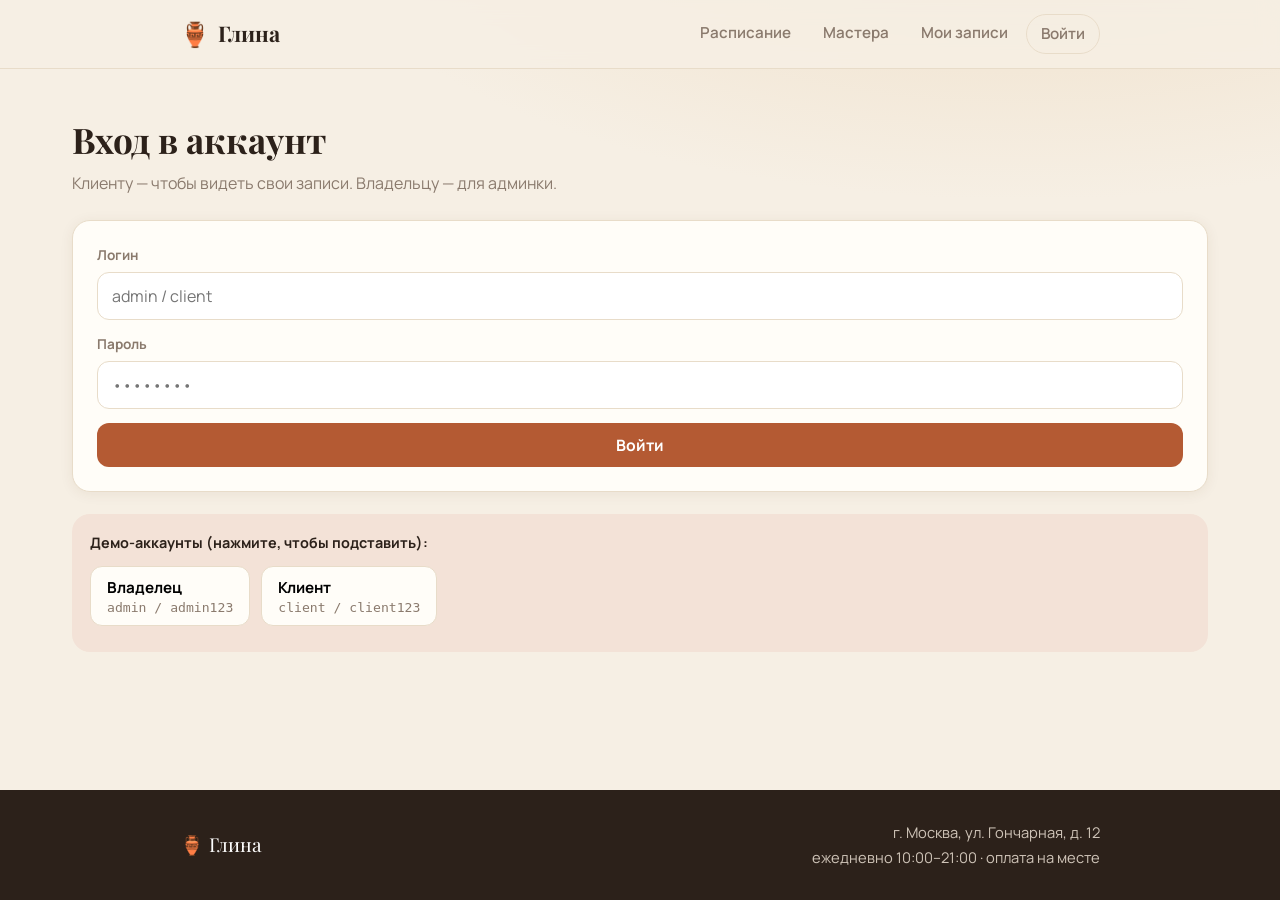
==== frontend/admin.html @ d5600840 "feat(frontend): вход, панель владельца, десктопный адаптив - login.html: вход с демо-аккаунтами, рол" ====
<!DOCTYPE html>
<html lang="ru">
<head>
  <meta charset="UTF-8">
  <meta name="viewport" content="width=device-width, initial-scale=1.0">
  <title>Глина — админка</title>
  <link rel="stylesheet" href="style.css">
</head>
<body data-page="admin">
  <header class="topbar">
    <div class="topbar__inner">
      <a class="logo" href="index.html"><span class="logo__mark">🏺</span>Глина</a>
      <nav class="nav">
        <a href="index.html" class="nav__link">Расписание</a>
        <a href="masters.html" class="nav__link">Мастера</a>
        <a href="bookings.html" class="nav__link">Мои записи</a>
      </nav>
    </div>
  </header>

  <main class="container">
    <h1 class="page-title">Панель владельца</h1>
    <p class="page-hint">Здравствуйте, <b id="admin-user">…</b>. Здесь всё расписание —
      можно отменить занятие или поправить число мест вручную.</p>

    <div id="error-box" class="alert alert--error" hidden></div>

    <div id="admin-summary" class="hero__stats" style="margin-bottom:22px"></div>

    <div id="admin-slots" class="admin-list"></div>
  </main>

  <footer class="footer">
    <div class="footer__inner">
      <span class="footer__brand">🏺 Глина</span>
      <div class="footer__meta">
        Интерфейс владельца · демо-режим<br>
        действия отменяемы кнопкой «Вернуть»
      </div>
    </div>
  </footer>

  <script src="app.js"></script>
</body>
</html>
---- frontend/style.css ----
/* Гончарная мастерская «Глина» — дизайн-система клиентского приложения.
   Тёплая «керамическая» палитра, Playfair Display + Manrope, mobile-first. */

@import url('https://fonts.googleapis.com/css2?family=Playfair+Display:wght@600;700&family=Manrope:wght@400;500;600;700;800&display=swap');

:root {
  --terra: #b45a33;
  --terra-dark: #94441f;
  --terra-soft: #f3e2d7;
  --cream: #f6efe4;
  --surface: #fffdf8;
  --ink: #2c211a;
  --muted: #8a7a6d;
  --line: #e8dcc9;
  --green: #3d7a55;
  --green-soft: #e3efe7;
  --red: #b3402e;
  --red-soft: #f9e4e0;
  --amber: #a2781f;
  --amber-soft: #f6ecd4;
  --radius: 18px;
  --shadow: 0 2px 14px rgba(90, 55, 25, 0.07);
  --shadow-hover: 0 10px 28px rgba(90, 55, 25, 0.13);
  --font-display: 'Playfair Display', Georgia, serif;
  --font-body: 'Manrope', -apple-system, 'Segoe UI', sans-serif;
}

* { box-sizing: border-box; }

html { scroll-behavior: smooth; }

body {
  margin: 0;
  font-family: var(--font-body);
  background:
    radial-gradient(1200px 500px at 80% -100px, #efdfc8 0%, transparent 60%),
    var(--cream);
  color: var(--ink);
  line-height: 1.55;
  min-height: 100vh;
  display: flex;
  flex-direction: column;
}

.muted { color: var(--muted); font-weight: 400; }

/* --------------------------- шапка --------------------------------------- */

.topbar {
  position: sticky;
  top: 0;
  z-index: 20;
  background: rgba(246, 239, 228, 0.85);
  backdrop-filter: blur(10px);
  border-bottom: 1px solid var(--line);
}
.topbar__inner {
  max-width: 960px;
  margin: 0 auto;
  padding: 14px 20px;
  display: flex;
  align-items: center;
  gap: 24px;
}
.logo {
  font-family: var(--font-display);
  font-weight: 700;
  font-size: 1.35rem;
  color: var(--ink);
  text-decoration: none;
  display: flex;
  align-items: center;
  gap: 8px;
}
.logo__mark { font-size: 1.5rem; }

.nav { margin-left: auto; display: flex; gap: 4px; }
.nav__link {
  color: var(--muted);
  text-decoration: none;
  font-weight: 600;
  font-size: 0.95rem;
  padding: 7px 14px;
  border-radius: 999px;
  transition: color 0.15s, background 0.15s;
}
.nav__link:hover { color: var(--ink); background: var(--terra-soft); }
.nav__link--active { color: var(--terra-dark); background: var(--terra-soft); }

/* --------------------------- контейнеры ---------------------------------- */

.container {
  width: 100%;
  max-width: 960px;
  margin: 0 auto;
  padding: 28px 20px 70px;
  flex: 1;
}
.container--narrow { max-width: 560px; }

/* --------------------------- hero ---------------------------------------- */

.hero { padding: 26px 0 34px; }
.hero__badge {
  display: inline-block;
  background: var(--terra-soft);
  color: var(--terra-dark);
  font-weight: 700;
  font-size: 0.78rem;
  letter-spacing: 0.08em;
  text-transform: uppercase;
  padding: 6px 14px;
  border-radius: 999px;
  margin-bottom: 16px;
}
.hero__title {
  font-family: var(--font-display);
  font-size: clamp(2rem, 5.5vw, 3.1rem);
  line-height: 1.12;
  margin: 0 0 14px;
}
.hero__title em {
  font-style: normal;
  color: var(--terra);
}
.hero__text {
  max-width: 560px;
  margin: 0 0 20px;
  color: var(--muted);
  font-size: 1.05rem;
}
.hero__stats { display: flex; flex-wrap: wrap; gap: 10px; }
.stat {
  background: var(--surface);
  border: 1px solid var(--line);
  border-radius: 12px;
  padding: 8px 16px;
  font-size: 0.9rem;
  font-weight: 600;
  box-shadow: var(--shadow);
}

/* --------------------------- заголовки страниц --------------------------- */

.page-title {
  font-family: var(--font-display);
  font-size: clamp(1.6rem, 4vw, 2.2rem);
  margin: 10px 0 4px;
}
.page-hint { margin: 0 0 24px; color: var(--muted); }

/* --------------------------- фильтры ------------------------------------- */

.filters {
  display: flex;
  flex-wrap: wrap;
  align-items: center;
  gap: 10px;
  margin-bottom: 26px;
}
.chips { display: flex; flex-wrap: wrap; gap: 8px; }
.chip {
  border: 1px solid var(--line);
  background: var(--surface);
  color: var(--ink);
  font-family: var(--font-body);
  font-weight: 600;
  font-size: 0.92rem;
  padding: 9px 18px;
  border-radius: 999px;
  cursor: pointer;
  transition: all 0.15s;
}
.chip:hover { border-color: var(--terra); color: var(--terra-dark); }
.chip--active {
  background: var(--ink);
  border-color: var(--ink);
  color: #fff;
}
.chip--active:hover { color: #fff; }
.chip--ghost { margin-left: auto; background: transparent; }

/* --------------------------- расписание по дням -------------------------- */

.day-group { margin-bottom: 30px; }
.day-group__title {
  font-family: var(--font-display);
  font-size: 1.25rem;
  margin: 0 0 14px;
  padding-bottom: 8px;
  border-bottom: 2px solid var(--line);
  text-transform: capitalize;
}
.day-group__grid {
  display: grid;
  grid-template-columns: repeat(auto-fill, minmax(290px, 1fr));
  gap: 16px;
}

/* --------------------------- карточки ------------------------------------ */

.card {
  background: var(--surface);
  border: 1px solid var(--line);
  border-radius: var(--radius);
  padding: 18px;
  box-shadow: var(--shadow);
  transition: transform 0.18s ease, box-shadow 0.18s ease;
  display: flex;
  flex-direction: column;
}
.card:hover { transform: translateY(-3px); box-shadow: var(--shadow-hover); }
.card--cancelled { opacity: 0.72; }
.card--cancelled:hover { transform: none; box-shadow: var(--shadow); }

.card__top {
  display: flex;
  align-items: flex-start;
  gap: 12px;
  margin-bottom: 10px;
}
.card__icon {
  width: 46px;
  height: 46px;
  flex: none;
  display: grid;
  place-items: center;
  font-size: 1.45rem;
  background: var(--terra-soft);
  border-radius: 14px;
}
.card__timebox { display: flex; flex-direction: column; }
.card__time { font-weight: 800; font-size: 1.25rem; letter-spacing: 0.01em; }
.card__dur { color: var(--muted); font-size: 0.8rem; }
.card__title { margin: 0 0 4px; font-size: 1.05rem; font-weight: 700; }
.card__meta { margin: 2px 0; color: var(--muted); font-size: 0.9rem; }
.card__foot {
  margin-top: auto;
  padding-top: 14px;
  display: flex;
  align-items: center;
  justify-content: space-between;
}
.card__price { font-weight: 800; font-size: 1.15rem; }

.card__top .badge { margin-left: auto; }

/* индикатор заполненности */
.bar {
  height: 6px;
  background: var(--line);
  border-radius: 999px;
  overflow: hidden;
  margin-top: 10px;
}
.bar__fill {
  height: 100%;
  background: var(--green);
  border-radius: inherit;
  transition: width 0.3s;
}
.bar__fill--last { background: var(--amber); }
.bar__fill--full { background: var(--red); }

/* --------------------------- бейджи -------------------------------------- */

.badge {
  font-size: 0.75rem;
  font-weight: 700;
  padding: 5px 11px;
  border-radius: 999px;
  white-space: nowrap;
}
.badge--free { background: var(--green-soft); color: var(--green); }
.badge--last { background: var(--amber-soft); color: var(--amber); }
.badge--full { background: var(--red-soft); color: var(--red); }
.badge--cancelled { background: var(--amber-soft); color: var(--amber); }
.badge--muted { background: #eee7db; color: var(--muted); }

/* --------------------------- звёзды -------------------------------------- */

.stars { letter-spacing: 0.05em; }
.star { color: #d8cbb8; }
.star--on { color: #e2a63c; }

/* --------------------------- кнопки -------------------------------------- */

.btn {
  display: inline-block;
  border: none;
  border-radius: 12px;
  padding: 11px 22px;
  font-family: var(--font-body);
  font-size: 0.98rem;
  font-weight: 700;
  cursor: pointer;
  text-decoration: none;
  text-align: center;
  transition: background 0.15s, transform 0.1s;
}
.btn:active { transform: scale(0.98); }
.btn--primary { background: var(--terra); color: #fff; }
.btn--primary:hover { background: var(--terra-dark); }
.btn--ghost {
  background: transparent;
  color: var(--terra-dark);
  border: 1.5px solid var(--terra);
}
.btn--ghost:hover { background: var(--terra-soft); }
.btn--danger {
  background: var(--red-soft);
  color: var(--red);
  border: 1.5px solid #e6b6ad;
}
.btn--danger:hover { background: #f4d5cf; }
.btn--block { display: block; width: 100%; }
.btn--small { padding: 8px 16px; font-size: 0.88rem; }
.btn--disabled,
.btn[disabled] {
  background: #e5dccd;
  color: #a2968a;
  cursor: not-allowed;
  pointer-events: none;
}

/* --------------------------- детали слота -------------------------------- */

.detail {
  background: var(--surface);
  border: 1px solid var(--line);
  border-radius: var(--radius);
  padding: 26px;
  box-shadow: var(--shadow);
}
.detail__head { display: flex; gap: 16px; align-items: center; margin-bottom: 14px; }
.detail__icon {
  width: 62px;
  height: 62px;
  flex: none;
  display: grid;
  place-items: center;
  font-size: 2rem;
  background: var(--terra-soft);
  border-radius: 18px;
}
.detail__title {
  font-family: var(--font-display);
  font-size: 1.5rem;
  margin: 0 0 4px;
}
.detail__when { margin: 0; color: var(--terra-dark); font-weight: 700; }
.detail__desc { color: var(--muted); margin: 0 0 18px; }
.detail__grid {
  display: grid;
  grid-template-columns: 1fr 1fr;
  gap: 12px;
  margin: 0 0 18px;
}
.detail__cell {
  background: var(--cream);
  border-radius: 12px;
  padding: 12px 14px;
}
.detail__cell dt {
  font-size: 0.78rem;
  text-transform: uppercase;
  letter-spacing: 0.06em;
  color: var(--muted);
  font-weight: 700;
  margin-bottom: 3px;
}
.detail__cell dd { margin: 0; font-weight: 600; }
.detail__address { color: var(--muted); font-size: 0.95rem; margin: 0 0 6px; }
.detail__price { font-size: 1.5rem; font-weight: 800; margin: 10px 0 0; }

/* --------------------------- форма --------------------------------------- */

.form {
  background: var(--surface);
  border: 1px solid var(--line);
  border-radius: var(--radius);
  padding: 24px;
  margin-top: 18px;
  box-shadow: var(--shadow);
}
.form__title {
  font-family: var(--font-display);
  margin: 0 0 16px;
  font-size: 1.25rem;
}
.field { display: block; margin-bottom: 14px; }
.field__label {
  display: block;
  font-size: 0.85rem;
  font-weight: 700;
  color: var(--muted);
  margin-bottom: 6px;
}
.field__input {
  width: 100%;
  padding: 12px 14px;
  border: 1.5px solid var(--line);
  border-radius: 12px;
  font-family: var(--font-body);
  font-size: 1rem;
  background: #fff;
  transition: border-color 0.15s;
}
.field__input:focus { outline: none; border-color: var(--terra); }

.rental-option {
  display: flex;
  align-items: center;
  gap: 12px;
  background: var(--cream);
  border: 1.5px solid var(--line);
  border-radius: 12px;
  padding: 13px 14px;
  margin: 6px 0 18px;
  cursor: pointer;
  transition: border-color 0.15s;
}
.rental-option:hover { border-color: var(--terra); }
.rental-option input { width: 19px; height: 19px; accent-color: var(--terra); }
.rental-option__text { font-weight: 600; font-size: 0.95rem; }
.rental-option__price { margin-left: auto; font-weight: 800; white-space: nowrap; }

/* --------------------------- мастера ------------------------------------- */

.masters-grid {
  display: grid;
  grid-template-columns: repeat(auto-fill, minmax(260px, 1fr));
  gap: 18px;
}
.master {
  background: var(--surface);
  border: 1px solid var(--line);
  border-radius: var(--radius);
  padding: 24px;
  box-shadow: var(--shadow);
  text-align: center;
  transition: transform 0.18s, box-shadow 0.18s;
}
.master:hover { transform: translateY(-3px); box-shadow: var(--shadow-hover); }
.master__avatar {
  width: 72px;
  height: 72px;
  margin: 0 auto 12px;
  display: grid;
  place-items: center;
  font-family: var(--font-display);
  font-size: 1.8rem;
  font-weight: 700;
  color: #fff;
  background: linear-gradient(135deg, var(--terra) 0%, #d98a55 100%);
  border-radius: 50%;
}
.master__name { font-family: var(--font-display); margin: 0 0 2px; font-size: 1.25rem; }
.master__spec {
  margin: 0 0 8px;
  color: var(--terra-dark);
  font-weight: 700;
  font-size: 0.85rem;
  text-transform: uppercase;
  letter-spacing: 0.05em;
}
.master__rating { margin: 0 0 10px; }
.master__bio { margin: 0; color: var(--muted); font-size: 0.92rem; }

/* --------------------------- мои записи ---------------------------------- */

.phone-form { display: flex; gap: 10px; margin-bottom: 24px; }
.phone-form .field__input { flex: 1; }
.bookings-list { display: grid; gap: 14px; }
.booking__info { flex: 1; }
.booking__reason { margin: 4px 0 0; color: var(--amber); font-size: 0.88rem; font-weight: 600; }
.booking__cancel { margin-top: 14px; align-self: flex-end; }

/* --------------------------- служебные блоки ----------------------------- */

.alert {
  border-radius: 12px;
  padding: 13px 16px;
  margin-bottom: 18px;
  font-size: 0.95rem;
  font-weight: 600;
}
.alert--error { background: var(--red-soft); color: var(--red); border: 1px solid #eec7c0; }
.alert--warn { background: var(--amber-soft); color: var(--amber); border: 1px solid #e8d9ae; }

.empty { text-align: center; padding: 50px 20px; color: var(--muted); }
.empty__icon { font-size: 2.8rem; }
.empty__title {
  font-family: var(--font-display);
  font-size: 1.3rem;
  color: var(--ink);
  margin: 12px 0 6px;
}
.empty__text { margin: 0; }

/* --------------------------- экран успеха -------------------------------- */

.success {
  background: var(--surface);
  border: 1px solid var(--line);
  border-radius: var(--radius);
  padding: 40px 28px;
  text-align: center;
  box-shadow: var(--shadow);
}
.success__icon {
  width: 84px;
  height: 84px;
  margin: 0 auto 16px;
  display: grid;
  place-items: center;
  font-size: 2.4rem;
  color: #fff;
  background: var(--green);
  border-radius: 50%;
  animation: pop 0.45s cubic-bezier(0.3, 1.6, 0.5, 1);
}
@keyframes pop {
  0% { transform: scale(0); }
  100% { transform: scale(1); }
}
.success__title {
  font-family: var(--font-display);
  font-size: 1.8rem;
  margin: 0 0 10px;
}
.success__text { margin: 0 0 18px; font-size: 1.05rem; }
.success__facts {
  list-style: none;
  padding: 16px 20px;
  margin: 0 0 18px;
  text-align: left;
  background: var(--cream);
  border-radius: 14px;
}
.success__facts li { margin: 6px 0; font-weight: 600; }
.success__hint { color: var(--muted); font-size: 0.93rem; margin: 0 0 22px; }
.success__actions { display: grid; gap: 10px; }

/* --------------------------- вход ---------------------------------------- */

.nav__link--auth { border: 1.5px solid var(--line); }

.demo-accounts {
  margin-top: 22px;
  padding: 18px;
  background: var(--terra-soft);
  border-radius: var(--radius);
}
.demo-accounts__title { margin: 0 0 12px; font-weight: 700; font-size: 0.9rem; }
.demo-chip {
  display: inline-flex;
  flex-direction: column;
  align-items: flex-start;
  gap: 2px;
  background: var(--surface);
  border: 1px solid var(--line);
  border-radius: 12px;
  padding: 10px 16px;
  margin: 0 8px 8px 0;
  cursor: pointer;
  font-family: var(--font-body);
  text-align: left;
  transition: border-color 0.15s, transform 0.1s;
}
.demo-chip:hover { border-color: var(--terra); }
.demo-chip:active { transform: scale(0.98); }
.demo-chip b { font-size: 0.95rem; }
.demo-chip span { font-size: 0.82rem; color: var(--muted); font-family: monospace; }

/* --------------------------- админка ------------------------------------- */

.admin-list { display: grid; gap: 12px; }
.admin-row {
  background: var(--surface);
  border: 1px solid var(--line);
  border-left: 4px solid var(--green);
  border-radius: 14px;
  padding: 16px 18px;
  box-shadow: var(--shadow);
}
.admin-row--cancelled { border-left-color: var(--amber); opacity: 0.85; }
.admin-row--past { border-left-color: var(--muted); opacity: 0.7; }
.admin-row__main {
  display: flex;
  align-items: center;
  gap: 18px;
  flex-wrap: wrap;
}
.admin-row__when { display: flex; flex-direction: column; min-width: 120px; }
.admin-row__when b { text-transform: capitalize; }
.admin-row__when span { color: var(--muted); font-size: 0.88rem; }
.admin-row__prog { flex: 1; min-width: 200px; font-weight: 600; }
.admin-row__cap { margin-left: auto; }
.admin-row__people {
  margin-top: 8px;
  font-size: 0.9rem;
  color: var(--muted);
}
.admin-row__actions {
  margin-top: 12px;
  display: flex;
  align-items: center;
  gap: 10px;
  flex-wrap: wrap;
}

.stepper {
  display: inline-flex;
  align-items: center;
  gap: 8px;
  background: var(--cream);
  border-radius: 10px;
  padding: 4px 8px;
}
.stepper__label { font-size: 0.85rem; color: var(--muted); font-weight: 600; }
.stepper__btn {
  width: 30px;
  height: 30px;
  padding: 0;
  font-size: 1.1rem;
  line-height: 1;
  background: var(--surface);
  border: 1px solid var(--line);
  color: var(--ink);
}
.stepper__btn:hover { border-color: var(--terra); color: var(--terra-dark); }
.stepper__val { min-width: 22px; text-align: center; font-weight: 800; }

/* --------------------------- футер ---------------------------------------- */

.footer {
  background: var(--ink);
  color: #cfc4b8;
  margin-top: auto;
}
.footer__inner {
  max-width: 960px;
  margin: 0 auto;
  padding: 30px 20px;
  display: flex;
  flex-wrap: wrap;
  gap: 20px;
  align-items: center;
  justify-content: space-between;
  font-size: 0.92rem;
}
.footer__brand { font-family: var(--font-display); font-size: 1.2rem; color: #fff; }
.footer__meta { text-align: right; line-height: 1.7; }

/* --------------------------- адаптив -------------------------------------- */

/* Планшет и десктоп: расписание и списки шире, hero — в две колонки. */
@media (min-width: 900px) {
  .container { max-width: 1120px; padding: 34px 32px 80px; }
  .container--narrow { max-width: 560px; }

  .hero {
    display: grid;
    grid-template-columns: 1.15fr 0.85fr;
    align-items: center;
    gap: 40px;
    padding: 40px 0 44px;
  }
  .hero__badge { grid-column: 1; }
  .hero__title { grid-column: 1; }
  .hero__text { grid-column: 1; }
  .hero__stats {
    grid-column: 2;
    grid-row: 1 / 4;
    flex-direction: column;
    align-items: stretch;
    align-self: stretch;
    justify-content: center;
    background: var(--surface);
    border: 1px solid var(--line);
    border-radius: var(--radius);
    padding: 22px;
    box-shadow: var(--shadow);
  }
  .hero__stats .stat {
    border: none;
    box-shadow: none;
    background: transparent;
    border-bottom: 1px solid var(--line);
    border-radius: 0;
    padding: 12px 4px;
    font-size: 1rem;
  }
  .hero__stats .stat:last-child { border-bottom: none; }

  .day-group__grid { grid-template-columns: repeat(3, 1fr); }
  .masters-grid { grid-template-columns: repeat(4, 1fr); }
}

/* Широкий десктоп: чуть просторнее карточки. */
@media (min-width: 1280px) {
  .container { max-width: 1200px; }
}

/* Телефон. */
@media (max-width: 560px) {
  .topbar__inner { gap: 12px; }
  .nav { gap: 2px; }
  .nav__link { padding: 6px 9px; font-size: 0.85rem; }
  .hero__title { font-size: 2rem; }
  .day-group__grid { grid-template-columns: 1fr; }
  .detail__grid { grid-template-columns: 1fr; }
  .chip--ghost { margin-left: 0; }
  .admin-row__cap { margin-left: 0; }
  .phone-form { flex-direction: column; }
  .footer__inner { justify-content: center; text-align: center; }
  .footer__meta { text-align: center; }
}
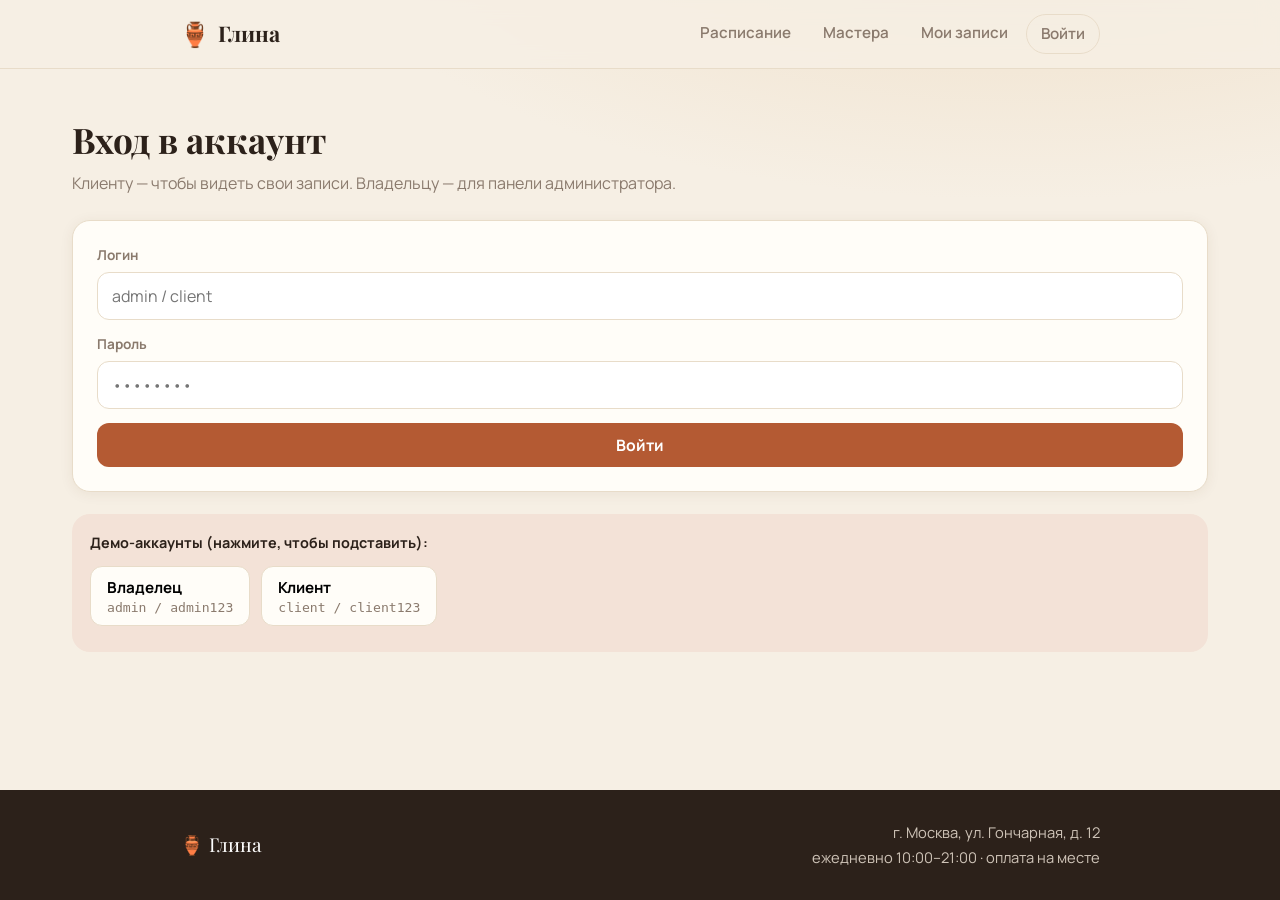
==== commit 143a90c6: "docs: separate tasks and bugs into dedicated folders - Created new `tasks/` and `bugs/` directories " ====
--- a/frontend/admin.html
+++ b/frontend/admin.html
@@ -3,7 +3,7 @@
 <head>
   <meta charset="UTF-8">
   <meta name="viewport" content="width=device-width, initial-scale=1.0">
-  <title>Глина — админка</title>
+  <title>Глина — панель администратора</title>
   <link rel="stylesheet" href="style.css">
 </head>
 <body data-page="admin">
@@ -19,13 +19,14 @@
   </header>
 
   <main class="container">
-    <h1 class="page-title">Панель владельца</h1>
+    <h1 class="page-title">Панель администратора</h1>
     <p class="page-hint">Здравствуйте, <b id="admin-user">…</b>. Здесь всё расписание —
-      можно отменить занятие или поправить число мест вручную.</p>
+      можно перенести занятие, заменить мастера, поправить число мест или
+      отменить занятие вручную, если что-то пошло не так.</p>
 
     <div id="error-box" class="alert alert--error" hidden></div>
 
-    <div id="admin-summary" class="hero__stats" style="margin-bottom:22px"></div>
+    <div id="admin-summary" class="stats-row"></div>
 
     <div id="admin-slots" class="admin-list"></div>
   </main>
--- a/frontend/style.css
+++ b/frontend/style.css
@@ -1,6 +1,3 @@
-/* Гончарная мастерская «Глина» — дизайн-система клиентского приложения.
-   Тёплая «керамическая» палитра, Playfair Display + Manrope, mobile-first. */
-
 @import url('https://fonts.googleapis.com/css2?family=Playfair+Display:wght@600;700&family=Manrope:wght@400;500;600;700;800&display=swap');
 
 :root {
@@ -189,7 +186,6 @@
   margin: 0 0 14px;
   padding-bottom: 8px;
   border-bottom: 2px solid var(--line);
-  text-transform: capitalize;
 }
 .day-group__grid {
   display: grid;
@@ -487,6 +483,7 @@
 }
 .alert--error { background: var(--red-soft); color: var(--red); border: 1px solid #eec7c0; }
 .alert--warn { background: var(--amber-soft); color: var(--amber); border: 1px solid #e8d9ae; }
+.alert--below { margin-top: 18px; }
 
 .empty { text-align: center; padding: 50px 20px; color: var(--muted); }
 .empty__icon { font-size: 2.8rem; }
@@ -573,7 +570,14 @@
 .demo-chip b { font-size: 0.95rem; }
 .demo-chip span { font-size: 0.82rem; color: var(--muted); font-family: monospace; }
 
-/* --------------------------- админка ------------------------------------- */
+/* -------------------- панель администратора ------------------------------ */
+
+.stats-row {
+  display: flex;
+  flex-wrap: wrap;
+  gap: 10px;
+  margin-bottom: 22px;
+}
 
 .admin-list { display: grid; gap: 12px; }
 .admin-row {
@@ -593,7 +597,6 @@
   flex-wrap: wrap;
 }
 .admin-row__when { display: flex; flex-direction: column; min-width: 120px; }
-.admin-row__when b { text-transform: capitalize; }
 .admin-row__when span { color: var(--muted); font-size: 0.88rem; }
 .admin-row__prog { flex: 1; min-width: 200px; font-weight: 600; }
 .admin-row__cap { margin-left: auto; }
@@ -632,6 +635,43 @@
 .stepper__btn:hover { border-color: var(--terra); color: var(--terra-dark); }
 .stepper__val { min-width: 22px; text-align: center; font-weight: 800; }
 
+/* Инлайн-форма ручной правки слота (перенос времени, смена мастера). */
+.admin-row__edit {
+  margin-top: 12px;
+  padding-top: 14px;
+  border-top: 1px dashed var(--line);
+  display: flex;
+  flex-wrap: wrap;
+  align-items: flex-end;
+  gap: 12px;
+}
+.edit-title {
+  width: 100%;
+  font-size: 0.85rem;
+  font-weight: 600;
+  color: var(--muted);
+}
+.edit-field { display: flex; flex-direction: column; gap: 4px; }
+.edit-field span { font-size: 0.82rem; color: var(--muted); font-weight: 600; }
+.edit-field input,
+.edit-field select {
+  padding: 8px 10px;
+  border: 1px solid var(--line);
+  border-radius: 10px;
+  background: var(--surface);
+  color: var(--ink);
+  font-size: 0.92rem;
+  font-family: inherit;
+}
+.edit-field input:focus,
+.edit-field select:focus {
+  outline: none;
+  border-color: var(--terra);
+}
+.edit-field--wide { flex: 1; min-width: 200px; }
+.edit-field--wide select { width: 100%; }
+.edit-actions { display: flex; gap: 8px; margin-left: auto; }
+
 /* --------------------------- футер ---------------------------------------- */
 
 .footer {
@@ -667,7 +707,7 @@
     gap: 40px;
     padding: 40px 0 44px;
   }
-  .hero__badge { grid-column: 1; }
+  .hero__badge { grid-column: 1; justify-self: start; }
   .hero__title { grid-column: 1; }
   .hero__text { grid-column: 1; }
   .hero__stats {
